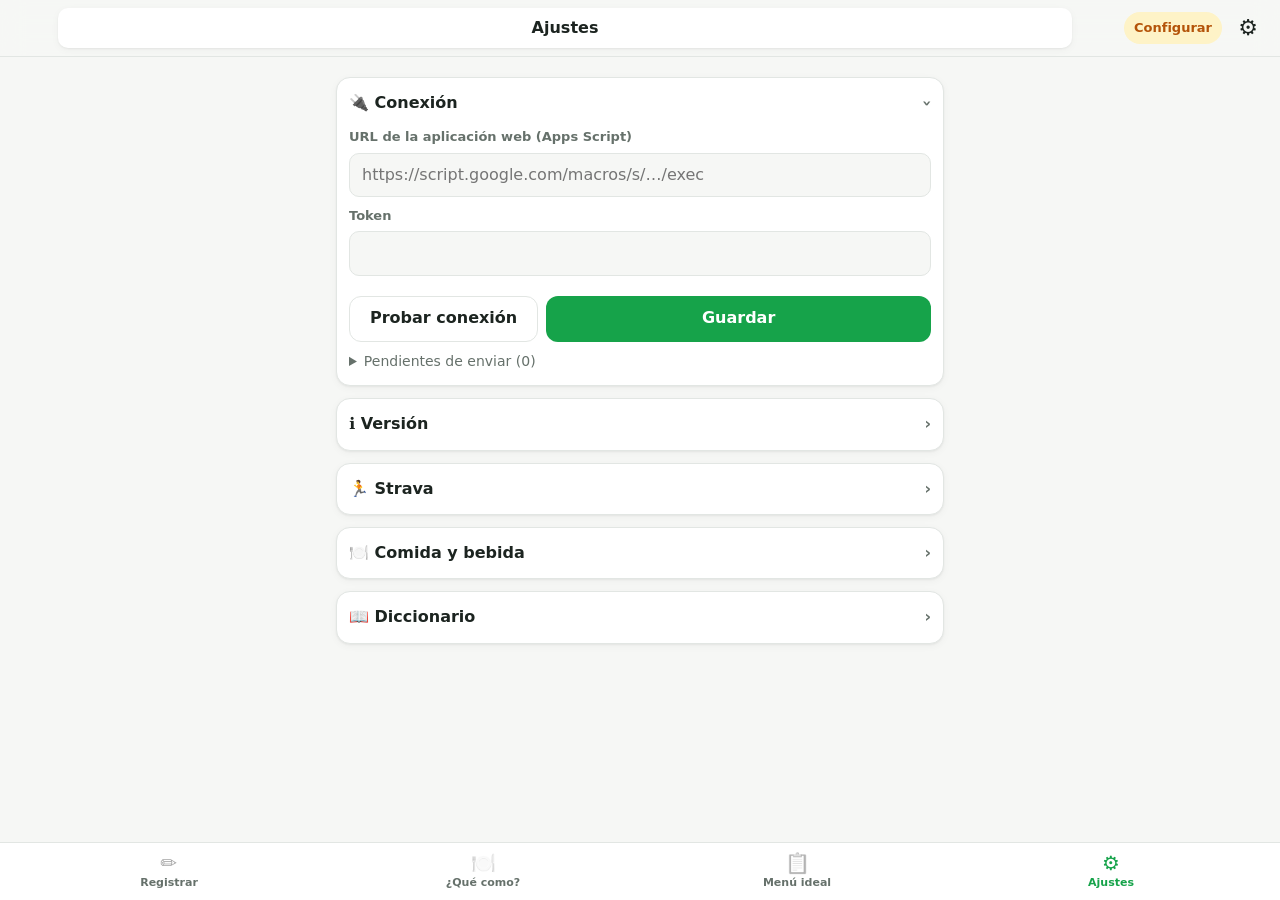
==== index.html @ 217458cd "Plato Harvard solo informativo: ya no se escribe en COMENTARIOS (v9) La valoración del plato Harvard" ====
<!doctype html>
<html lang="es">
<head>
  <meta charset="utf-8">
  <meta name="viewport" content="width=device-width, initial-scale=1, viewport-fit=cover">
  <meta name="theme-color" content="#16a34a">
  <meta name="apple-mobile-web-app-capable" content="yes">
  <meta name="mobile-web-app-capable" content="yes">
  <meta name="apple-mobile-web-app-status-bar-style" content="default">
  <meta name="apple-mobile-web-app-title" content="Diario">
  <title>Diario Nutrición</title>
  <link rel="manifest" href="manifest.webmanifest">
  <link rel="icon" href="icons/icon.svg" type="image/svg+xml">
  <link rel="apple-touch-icon" href="icons/apple-touch-icon.png">
  <link rel="stylesheet" href="styles.css?v=9">
</head>
<body>
  <header class="topbar">
    <button class="icon-btn" id="prevDay" aria-label="Día anterior">‹</button>
    <button class="date-btn" id="dateLabel" aria-label="Elegir fecha">
      <span id="dateText">—</span>
      <input type="date" id="dateInput" aria-label="Fecha">
    </button>
    <button class="icon-btn" id="nextDay" aria-label="Día siguiente">›</button>
    <button class="sync" id="syncBadge" aria-label="Estado de sincronización"></button>
    <button class="icon-btn" id="openSettings" aria-label="Ajustes">⚙︎</button>
  </header>

  <main id="main">
    <button class="today-link" id="goToday" hidden>Volver a hoy</button>
    <p class="menu-hint" id="menuHint" hidden></p>
    <button class="today-plan" id="todayPlan" hidden></button>
    <section class="card strava-card" id="stravaCard" hidden>
      <h2>🏃 Nuevo en Strava</h2>
      <div id="stravaList"></div>
    </section>
    <section>
      <h2>Actividad</h2>
      <div class="grid" data-group="act"></div>
    </section>
    <section>
      <h2>Comidas</h2>
      <div class="grid" data-group="meal"></div>
    </section>
    <section>
      <h2>Alrededor del deporte</h2>
      <div class="grid" data-group="sport"></div>
    </section>
    <section>
      <h2>Otros</h2>
      <div class="grid" data-group="other"></div>
    </section>
  </main>

  <!-- ¿Qué como? Propuestas según lo que falta -->
  <main id="eatView" hidden>
    <p class="hint eat-intro" id="eatIntro"></p>
    <div id="eatCards"></div>
    <div id="eatDone"></div>
  </main>

  <!-- Menú ideal: cumplimiento semanal -->
  <main id="planView" hidden>
    <p class="hint plan-loading" id="planStatus"></p>
    <section class="card" id="pendingCard" hidden>
      <h2>Pendiente de días anteriores</h2>
      <div class="chips" id="pendingChips"></div>
      <p class="hint">Te lo sugeriré en las próximas comidas y cenas de esta semana.</p>
    </section>
    <section class="card">
      <h2>Semana</h2>
      <div id="weekBars"></div>
    </section>
    <section>
      <h2>Día a día</h2>
      <div id="dayCards"></div>
    </section>
  </main>

  <!-- Ajustes -->
  <main id="configView" hidden>
    <details class="card cfg" id="cfgConnection">
      <summary>🔌 Conexión</summary>
      <form id="settingsForm" class="cfg-body">
        <label class="field">URL de la aplicación web (Apps Script)
          <input type="url" id="urlInput" placeholder="https://script.google.com/macros/s/…/exec" autocomplete="off">
        </label>
        <label class="field">Token
          <input type="password" id="tokenInput" autocomplete="off">
        </label>
        <p class="hint" id="settingsStatus"></p>
        <div class="actions">
          <button type="button" class="ghost" id="testBtn">Probar conexión</button>
          <button type="submit" class="primary">Guardar</button>
        </div>
        <details class="pending">
          <summary>Pendientes de enviar (<span id="pendingCount">0</span>)</summary>
          <ul id="pendingList"></ul>
          <button type="button" class="ghost danger" id="clearQueueBtn">Descartar pendientes</button>
        </details>
      </form>
    </details>

    <details class="card cfg">
      <summary>ℹ️ Versión</summary>
      <div class="cfg-body">
        <p id="appVersion"></p>
        <p id="scriptVersion" class="hint"></p>
        <button type="button" class="ghost" id="reloadBtn">Buscar actualización</button>
      </div>
    </details>

    <details class="card cfg" id="cfgStrava">
      <summary>🏃 Strava</summary>
      <div class="cfg-body">
        <p id="stravaStatus">—</p>
        <div id="stravaSetup" class="hint" hidden>
          Falta crear tu app en Strava y poner sus claves en el script (<code>STRAVA_CLIENT_ID</code> y <code>STRAVA_CLIENT_SECRET</code>). Los pasos están en el README.
        </div>
        <label class="switch"><input type="checkbox" id="stravaAuto"> Escribir las actividades solas en el Sheet</label>
        <p class="hint">Desactivado: la app te propone cada actividad y tú la revisas. Activado: se escribe sola; si ya habías registrado algo a esa hora, te la sigue preguntando.</p>
        <div class="actions">
          <button type="button" class="ghost" id="stravaDisconnectBtn" hidden>Desconectar</button>
          <button type="button" class="primary" id="stravaConnectBtn">Conectar con Strava</button>
        </div>
      </div>
    </details>

    <details class="card cfg" id="cfgPresets">
      <summary>🍽️ Comida y bebida</summary>
      <div class="cfg-body">
        <p class="hint">Son los botones que salen al registrar. Se añade sola cualquier cosa que registres <b>3 veces o más en 30 días</b>. Si la quitas, no vuelve a añadirse.</p>
        <div class="chips" id="presetTabs"></div>
        <ul class="preset-list" id="presetList"></ul>
        <form class="add-row" id="presetAddForm">
          <input type="text" id="presetAddInput" placeholder="Añadir…" autocomplete="off">
          <button type="submit" class="ghost">Añadir</button>
        </form>
        <details class="hidden-list" id="presetHiddenBox">
          <summary>Quitados (<span id="presetHiddenCount">0</span>)</summary>
          <div class="chips" id="presetHidden"></div>
        </details>
      </div>
    </details>

    <details class="card cfg" id="cfgDict">
      <summary>📖 Diccionario</summary>
      <div class="cfg-body">
        <p class="hint">Palabras que identifican cada grupo del menú ideal. Basta con el principio de la palabra ("lenteja" sirve para "lentejas"). Las tuyas salen marcadas con ✎.</p>
        <div id="dictGroups"></div>
        <h4>Correcciones</h4>
        <p class="hint">Lo que has corregido a mano con "Corregir". Manda sobre el diccionario.</p>
        <ul class="preset-list" id="overrideList"></ul>
      </div>
    </details>
  </main>

  <nav class="tabbar" aria-label="Apartados">
    <button type="button" data-view="register" class="on"><span>✏️</span>Registrar</button>
    <button type="button" data-view="eat"><span>🍽️</span>¿Qué como?</button>
    <button type="button" data-view="plan"><span>📋</span>Menú ideal</button>
    <button type="button" data-view="config"><span>⚙️</span>Ajustes</button>
  </nav>

  <!-- Hoja de registro -->
  <dialog id="entrySheet" class="sheet">
    <form method="dialog" id="entryForm">
      <header class="sheet-head">
        <h3 id="sheetTitle">—</h3>
        <input type="time" id="timeInput" class="head-time" required aria-label="Hora">
        <button type="button" class="icon-btn" data-close aria-label="Cerrar">✕</button>
      </header>

      <div class="current" id="currentBox" hidden>
        <div class="current-head">
          <span>Ya en el Sheet</span>
          <button type="button" class="link" id="editCellBtn">Editar celda</button>
        </div>
        <pre id="currentText"></pre>
      </div>

      <div class="seg" id="modeSeg" role="tablist" hidden>
        <button type="button" data-mode="fields" class="on">Campos</button>
        <button type="button" data-mode="text">Texto libre</button>
      </div>

      <div id="fieldsBox"></div>

      <div id="foodBox" hidden>
        <div class="chips scroll" id="placeChips">
          <span class="row-icon" aria-hidden="true">📍</span>
          <input type="text" id="placeOther" class="other" placeholder="Otro…" aria-label="Otro lugar" enterkeyhint="done">
        </div>

        <label class="field">Qué has comido
          <textarea id="foodText" rows="2" placeholder="Toca abajo o escribe: café con leche, pan integral con tomate…"></textarea>
        </label>
        <div class="chips" id="planGroupChips" hidden></div>
        <p class="hint ideal" id="idealHint" hidden></p>
        <p class="detected" id="detectedLine" hidden><span id="detectedText"></span> <button type="button" class="link" id="fixGroupsBtn">Corregir</button></p>

        <div class="seg tabs" id="foodTabs" role="tablist">
          <button type="button" data-tab="hab" class="on">Habituales</button>
          <button type="button" data-tab="plan" id="planTabBtn">📋 Menú ideal</button>
          <button type="button" data-tab="search">🔍 Buscar</button>
        </div>
        <div class="tab-panel" id="habPanel">
          <input type="search" id="searchInput" class="search" placeholder="Buscar en todo el histórico…" autocomplete="off" hidden>
          <div class="chips" id="combosBlock"><div class="chips" id="comboChips"></div></div>
          <div class="chips" id="itemChips"></div>
        </div>
        <div class="tab-panel plan-block" id="planBlock" hidden>
          <p class="hint" id="planHint"></p>
          <div class="chips" id="planIdeaChips"></div>
        </div>

        <div class="chips scroll" id="drinkChips">
          <span class="row-icon" aria-hidden="true">💧</span>
          <input type="text" id="drinkOther" class="other" placeholder="Otra…" aria-label="Otra bebida" enterkeyhint="done">
        </div>
        <input type="hidden" id="drinkText">
        <div class="chips scroll" id="suppChips">
          <span class="row-icon" aria-hidden="true">💊</span>
          <input type="text" id="suppOther" class="other" placeholder="Otro…" aria-label="Otro suplemento" enterkeyhint="done">
        </div>
        <input type="hidden" id="suppText">

        <div class="harvard" id="harvardBox">
          <div class="harvard-head"><span>🥗 Plato Harvard</span><span class="harvard-score" id="harvardSum"></span></div>
          <div class="chips harvard-items" id="harvardItems"></div>
          <p class="hint" id="harvardTips"></p>
        </div>
      </div>

      <div class="sheet-foot">
        <label class="field">Así quedará en el Sheet
          <textarea id="lineText" rows="1" required></textarea>
        </label>
        <div class="actions">
          <button type="button" class="ghost" id="favBtn">☆ Favorito</button>
          <button type="submit" class="primary" id="saveBtn">Guardar</button>
        </div>
      </div>
    </form>
  </dialog>

  <!-- Editar celda completa -->
  <dialog id="editSheet" class="sheet">
    <form method="dialog" id="editForm">
      <header class="sheet-head">
        <h3 id="editTitle">Editar celda</h3>
        <button type="button" class="icon-btn" data-close aria-label="Cerrar">✕</button>
      </header>
      <p class="hint">Cada línea es un registro. Lo que guardes sustituye a la celda entera.</p>
      <textarea id="editText" rows="8"></textarea>
      <div class="actions">
        <button type="submit" class="primary">Guardar celda</button>
      </div>
    </form>
  </dialog>

  <!-- Corregir grupos -->
  <dialog id="groupsSheet" class="sheet">
    <form method="dialog" id="groupsForm">
      <header class="sheet-head">
        <h3>¿Qué grupos tiene?</h3>
        <button type="button" class="icon-btn" data-close aria-label="Cerrar">✕</button>
      </header>
      <p class="hint">Toca para marcar o desmarcar. Se recordará para la próxima vez que lo escribas igual.</p>
      <div id="groupsList"></div>
      <div class="actions">
        <button type="submit" class="primary">Guardar</button>
      </div>
    </form>
  </dialog>



  <div class="toast" id="toast" role="status" aria-live="polite"></div>

  <script src="plan.js?v=9"></script>
  <script src="app.js?v=9"></script>
</body>
</html>
---- styles.css ----
:root {
  --bg: #f6f7f5;
  --card: #ffffff;
  --text: #1c2420;
  --muted: #66716b;
  --line: #e2e6e3;
  --accent: #16a34a;
  --accent-soft: #dcfce7;
  --accent-text: #14532d;
  --warn: #b45309;
  --warn-soft: #fef3c7;
  --err: #b91c1c;
  --err-soft: #fee2e2;
  --busy-soft: #e0f2fe;
  --busy: #0369a1;
  --radius: 14px;
  --shadow: 0 1px 2px rgba(0, 0, 0, .05), 0 2px 8px rgba(0, 0, 0, .04);
  color-scheme: light;
}
@media (prefers-color-scheme: dark) {
  :root {
    --bg: #0f1412;
    --card: #19201d;
    --text: #e7ece9;
    --muted: #93a19a;
    --line: #2a3430;
    --accent: #22c55e;
    --accent-soft: #163322;
    --accent-text: #bbf7d0;
    --warn: #fbbf24;
    --warn-soft: #3a2e12;
    --err: #f87171;
    --err-soft: #3b1717;
    --busy-soft: #102a3a;
    --busy: #7dd3fc;
    --shadow: none;
    color-scheme: dark;
  }
}

* { box-sizing: border-box; -webkit-tap-highlight-color: transparent; }
[hidden] { display: none !important; }
html, body { margin: 0; }
body {
  background: var(--bg);
  color: var(--text);
  font: 16px/1.4 -apple-system, BlinkMacSystemFont, "SF Pro Text", system-ui, sans-serif;
  padding-bottom: env(safe-area-inset-bottom);
}
button, input, textarea { font: inherit; color: inherit; }
button { cursor: pointer; }

/* Barra superior */
.topbar {
  position: sticky; top: 0; z-index: 5;
  display: flex; align-items: center; gap: 6px;
  padding: calc(env(safe-area-inset-top) + 8px) 12px 8px;
  background: color-mix(in srgb, var(--bg) 88%, transparent);
  backdrop-filter: blur(12px); -webkit-backdrop-filter: blur(12px);
  border-bottom: 1px solid var(--line);
}
.icon-btn {
  min-width: 40px; height: 40px; border: 0; border-radius: 10px;
  background: transparent; font-size: 22px; line-height: 1;
}
.icon-btn:active { background: var(--line); }
.date-btn {
  position: relative; flex: 1; height: 40px; border: 0; border-radius: 10px;
  background: var(--card); box-shadow: var(--shadow); font-weight: 600;
  min-width: 0; white-space: nowrap; overflow: hidden; text-overflow: ellipsis; padding: 0 8px;
}
.date-btn input { position: absolute; inset: 0; opacity: 0; width: 100%; }
.sync {
  min-width: 40px; height: 32px; padding: 0 10px; border: 0; border-radius: 16px;
  font-size: 13px; font-weight: 600; white-space: nowrap;
}
.sync.ok { background: var(--accent-soft); color: var(--accent-text); }
.sync.busy { background: var(--busy-soft); color: var(--busy); }
.sync.warn { background: var(--warn-soft); color: var(--warn); }
.sync.err { background: var(--err-soft); color: var(--err); }

main { padding: 8px 16px 32px; max-width: 640px; margin: 0 auto; }
h2 { font-size: 13px; text-transform: uppercase; letter-spacing: .06em; color: var(--muted); margin: 20px 4px 8px; }
.today-link { display: block; margin: 8px auto 0; border: 0; background: none; color: var(--accent); font-weight: 600; }
.menu-hint { margin: 12px 4px 0; font-size: 14px; color: var(--muted); }

/* Botones de franja */
.grid { display: grid; grid-template-columns: repeat(3, 1fr); gap: 8px; }
.tile {
  display: flex; flex-direction: column; align-items: flex-start; gap: 2px;
  min-height: 84px; padding: 10px; text-align: left;
  border: 1px solid var(--line); border-radius: var(--radius);
  background: var(--card); box-shadow: var(--shadow);
  overflow: hidden;
}
.tile:active { transform: scale(.98); }
.tile-icon { font-size: 22px; line-height: 1.1; }
.tile-label { font-weight: 600; font-size: 14px; }
.tile-text {
  font-size: 12px; color: var(--muted);
  display: -webkit-box; -webkit-line-clamp: 2; -webkit-box-orient: vertical; overflow: hidden;
}
.tile.done { border-color: color-mix(in srgb, var(--accent) 45%, var(--line)); background: color-mix(in srgb, var(--accent-soft) 45%, var(--card)); }
.tile.done .tile-label::after { content: " ✓"; color: var(--accent); }
.tile.pending .tile-label::after { content: " ↻"; color: var(--busy); }

/* Hojas (diálogos) */
dialog.sheet {
  width: 100%; max-width: 640px; max-height: 92dvh;
  margin: auto auto 0; padding: 0; border: 0;
  border-radius: 20px 20px 0 0;
  background: var(--card); color: var(--text);
}
dialog.sheet::backdrop { background: rgba(0, 0, 0, .35); }
dialog.sheet form { padding: 4px 16px calc(16px + env(safe-area-inset-bottom)); display: flex; flex-direction: column; gap: 12px; }
@media (min-width: 700px) { dialog.sheet { margin: auto; border-radius: 20px; } }
.sheet-head { display: flex; align-items: center; justify-content: space-between; position: sticky; top: 0; background: var(--card); padding-top: 10px; z-index: 1; }
.sheet-head h3 { margin: 0; font-size: 18px; }

.field { display: flex; flex-direction: column; gap: 6px; font-size: 13px; color: var(--muted); font-weight: 600; }
.field input, .field textarea, #editText {
  width: 100%; padding: 10px 12px; border: 1px solid var(--line); border-radius: 10px;
  background: var(--bg); font-size: 16px; font-weight: 400; color: var(--text);
}
textarea { resize: vertical; }
.field input:focus, .field textarea:focus, #editText:focus { outline: 2px solid var(--accent); outline-offset: -1px; }
.time-field input { max-width: 140px; }
.dur { display: flex; align-items: center; gap: 6px; }
.dur input { width: 80px !important; }
.dur span { font-weight: 400; }

.seg { display: grid; grid-template-columns: 1fr 1fr; background: var(--bg); border-radius: 10px; padding: 3px; }
.seg button { border: 0; border-radius: 8px; padding: 8px; background: transparent; font-weight: 600; color: var(--muted); }
.seg button.on { background: var(--card); color: var(--text); box-shadow: var(--shadow); }

.chips { display: flex; flex-wrap: wrap; gap: 6px; align-items: center; }
.chip {
  border: 1px solid var(--line); background: var(--bg); border-radius: 999px;
  padding: 7px 12px; font-size: 14px; font-weight: 500; max-width: 100%;
  white-space: nowrap; overflow: hidden; text-overflow: ellipsis;
}
.chip.on { background: var(--accent); border-color: var(--accent); color: #fff; }
.chip.fav { border-color: color-mix(in srgb, var(--warn) 50%, var(--line)); }
.chips .other { flex: 1; min-width: 110px; padding: 7px 12px !important; border-radius: 999px !important; font-size: 14px !important; }
.block { display: flex; flex-direction: column; gap: 6px; }
.block-label { font-size: 13px; color: var(--muted); font-weight: 600; }
.chip.combo { white-space: normal; text-align: left; border-radius: 12px; }
.chip.more { border-style: dashed; color: var(--muted); }
.search, .list-input {
  width: 100%; padding: 9px 12px; border: 1px solid var(--line); border-radius: 10px;
  background: var(--bg); font-size: 16px; color: var(--text);
}
.search:focus, .list-input:focus { outline: 2px solid var(--accent); outline-offset: -1px; }
#foodBox { display: flex; flex-direction: column; gap: 12px; }
#foodBox[hidden] { display: none; }
.harvard { display: flex; flex-direction: column; gap: 8px; }
.switch { display: flex; align-items: center; gap: 8px; font-size: 15px; }
.switch input { width: 20px; height: 20px; accent-color: var(--accent); }

.current { background: var(--bg); border-radius: 10px; padding: 10px 12px; }
.current-head { display: flex; justify-content: space-between; font-size: 13px; color: var(--muted); font-weight: 600; }
.current pre { margin: 6px 0 0; white-space: pre-wrap; font: 14px/1.4 inherit; font-family: inherit; }
.link { border: 0; background: none; color: var(--accent); font-weight: 600; padding: 0; }

.hint { margin: 0; font-size: 13px; color: var(--muted); }
.hint.ideal { width: 100%; }
.actions { display: flex; gap: 8px; justify-content: flex-end; }
.primary, .ghost { height: 46px; padding: 0 20px; border-radius: 12px; font-weight: 600; }
.primary { flex: 1; border: 0; background: var(--accent); color: #fff; }
.ghost { border: 1px solid var(--line); background: var(--card); }
.ghost.danger { color: var(--err); margin-top: 8px; }
.pending summary { color: var(--muted); font-size: 14px; }
.pending ul { padding-left: 18px; font-size: 13px; }

.toast {
  position: fixed; left: 50%; bottom: calc(84px + env(safe-area-inset-bottom));
  transform: translate(-50%, 20px); opacity: 0; pointer-events: none;
  background: var(--text); color: var(--bg); padding: 10px 16px; border-radius: 12px;
  font-size: 14px; transition: .2s; max-width: calc(100% - 32px); z-index: 20;
}
.toast.show { opacity: 1; transform: translate(-50%, 0); }

/* ── Apartados ── */
body { padding-bottom: calc(64px + env(safe-area-inset-bottom)); }
.tabbar {
  position: fixed; left: 0; right: 0; bottom: 0; z-index: 6;
  display: grid; grid-template-columns: 1fr 1fr;
  padding: 6px 12px calc(6px + env(safe-area-inset-bottom));
  background: color-mix(in srgb, var(--card) 92%, transparent);
  backdrop-filter: blur(12px); -webkit-backdrop-filter: blur(12px);
  border-top: 1px solid var(--line);
}
.tabbar button {
  display: flex; flex-direction: column; align-items: center; gap: 2px;
  border: 0; background: none; padding: 4px; font-size: 12px; font-weight: 600; color: var(--muted);
}
.tabbar button span { font-size: 20px; line-height: 1; filter: grayscale(1); opacity: .6; }
.tabbar button.on { color: var(--accent); }
.tabbar button.on span { filter: none; opacity: 1; }

/* ── Menú ideal ── */
#planView { padding: 8px 16px 32px; max-width: 640px; margin: 0 auto; }
.card { background: var(--card); border: 1px solid var(--line); border-radius: var(--radius); padding: 12px; margin-top: 12px; box-shadow: var(--shadow); }
.card h2 { margin: 0 0 10px; }
.plan-loading:empty { display: none; }
.bar-row { display: grid; grid-template-columns: 112px 1fr 52px; align-items: center; gap: 8px; padding: 4px 0; font-size: 14px; }
.bar { position: relative; height: 10px; border-radius: 5px; background: var(--line); overflow: hidden; }
.bar-fill { position: absolute; inset: 0 auto 0 0; border-radius: 5px; }
.bar-fill.ok { background: var(--accent); }
.bar-fill.on-track { background: color-mix(in srgb, var(--accent) 55%, var(--line)); }
.bar-fill.behind { background: var(--warn); }
.bar-mark { position: absolute; top: -2px; bottom: -2px; width: 2px; background: var(--text); opacity: .5; }
.bar-num { text-align: right; font-variant-numeric: tabular-nums; font-weight: 600; }
.day-card { padding: 0; }
.day-card summary { display: flex; align-items: center; gap: 8px; padding: 12px; list-style: none; cursor: pointer; }
.day-card summary::-webkit-details-marker { display: none; }
.day-title { font-weight: 700; text-transform: capitalize; }
.day-train { flex: 1; font-size: 12px; color: var(--muted); white-space: nowrap; overflow: hidden; text-overflow: ellipsis; }
.day-score { font-weight: 700; font-size: 14px; }
.day-score.ok { color: var(--accent); }
.day-score.miss { color: var(--warn); }
.day-card.today { border-color: var(--accent); }
.day-card.future { opacity: .75; }
.day-chips { padding: 0 12px 12px; margin-top: -4px; }
.gchip { display: inline-block; padding: 3px 8px; border-radius: 999px; font-size: 13px; font-weight: 600; border: 1px solid var(--line); }
.gchip.ok { background: var(--accent-soft); color: var(--accent-text); border-color: transparent; }
.gchip.miss { background: var(--warn-soft); color: var(--warn); border-color: transparent; }
.gchip.future { color: var(--muted); }
.day-detail { padding: 0 12px 12px; border-top: 1px solid var(--line); }
.meal-row { padding: 10px 0; border-bottom: 1px dashed var(--line); display: flex; flex-direction: column; gap: 6px; }
.meal-head { font-weight: 600; font-size: 14px; }
.meal-text { margin: 0; font-size: 13px; color: var(--muted); }
.link.small { font-size: 13px; text-align: left; }
.small-btn { margin-top: 10px; height: 38px; width: 100%; }
.warn-chip { background: var(--warn-soft) !important; color: var(--warn) !important; border-color: transparent !important; }
.warn-chip.on { background: var(--accent) !important; color: #fff !important; }
.today-plan { display: block; width: 100%; margin-top: 12px; padding: 10px 12px; text-align: left; border: 0; border-radius: 12px; background: var(--warn-soft); color: var(--warn); font-weight: 600; font-size: 14px; }
.today-plan.ok { background: var(--accent-soft); color: var(--accent-text); }

/* En el registro */
.plan-block { display: flex; flex-direction: column; gap: 6px; padding: 10px; border-radius: 12px; background: color-mix(in srgb, var(--accent-soft) 40%, var(--bg)); }
.chip.gsel.sel { outline: 2px solid var(--accent); }
.chip.idea { border-style: dashed; }
.detected { margin: -4px 0 0; font-size: 13px; color: var(--muted); }
.chip.small { padding: 5px 9px; font-size: 13px; }
.gedit-row { padding: 10px 0; border-bottom: 1px solid var(--line); display: flex; flex-direction: column; gap: 6px; }
.gedit-text { font-weight: 600; }

/* ── Ajustes ── */
#configView { padding: 8px 16px 32px; max-width: 640px; margin: 0 auto; }
body[data-view="config"] #prevDay, body[data-view="config"] #nextDay { visibility: hidden; }
.tabbar { grid-template-columns: repeat(auto-fit, minmax(0, 1fr)); }
.cfg { padding: 0; }
.cfg > summary { padding: 14px 12px; font-weight: 700; cursor: pointer; list-style: none; }
.cfg > summary::-webkit-details-marker { display: none; }
.cfg > summary::after { content: "›"; float: right; color: var(--muted); transition: transform .15s; }
.cfg[open] > summary::after { transform: rotate(90deg); }
.cfg-body { padding: 0 12px 14px; display: flex; flex-direction: column; gap: 10px; }
.cfg-body p { margin: 0; }
.cfg-body h4 { margin: 8px 0 0; }
.preset-list { list-style: none; margin: 0; padding: 0; display: flex; flex-direction: column; gap: 4px; }
.preset-list li { display: flex; align-items: center; gap: 6px; }
.preset-list li input { flex: 1; min-width: 0; padding: 8px 10px; border: 1px solid var(--line); border-radius: 10px; background: var(--bg); font-size: 16px; color: var(--text); }
.small-x { min-width: 34px; height: 34px; font-size: 16px; color: var(--muted); }
.badge { font-size: 11px; font-weight: 700; padding: 2px 6px; border-radius: 6px; background: var(--busy-soft); color: var(--busy); }
.add-row { display: flex; gap: 6px; }
.add-row input { flex: 1; min-width: 0; padding: 8px 10px; border: 1px solid var(--line); border-radius: 10px; background: var(--bg); font-size: 16px; color: var(--text); }
.add-row .ghost { height: 40px; padding: 0 14px; }
.hidden-list summary, .dict-group summary { font-size: 14px; font-weight: 600; padding: 6px 0; cursor: pointer; }
.dict-group { border-bottom: 1px solid var(--line); padding: 4px 0 8px; }
.dict-group .chips { margin-bottom: 8px; }
.chip.custom { border-color: var(--accent); }
.override-text { flex: 1; text-align: left; border: 0; background: none; padding: 8px 0; font-size: 14px; }

/* ── ¿Qué como? ── */
#eatView { padding: 8px 16px 32px; max-width: 640px; margin: 0 auto; }
.eat-intro { margin: 8px 4px 0; }
.eat-card { display: flex; flex-direction: column; gap: 10px; }
.eat-card.next { border-color: var(--accent); box-shadow: 0 0 0 1px var(--accent); }
.eat-head { display: flex; align-items: baseline; justify-content: space-between; gap: 8px; }
.eat-head h3 { margin: 0; font-size: 17px; }
.eat-text { margin: 0; font-size: 16px; font-weight: 600; line-height: 1.35; }
.eat-proposal { display: flex; flex-direction: column; gap: 8px; }
.eat-proposal .actions .ghost { flex: 0 0 auto; }
#eatDone { margin-top: 16px; }
.eat-done { margin: 4px 4px; font-size: 13px; color: var(--muted); }
.tabbar button { font-size: 11px; }

/* ── Strava ── */
.strava-card { border-color: #fc4c02; }
.strava-item { display: flex; flex-direction: column; gap: 4px; padding: 8px 0; border-top: 1px solid var(--line); }
.strava-item:first-child { border-top: 0; padding-top: 0; }
.strava-line { margin: 0; font-weight: 600; }
.strava-item .hint { margin: 0; }
.strava-item .actions { margin-top: 4px; }
code { font-size: 12px; background: var(--bg); padding: 1px 4px; border-radius: 4px; }

/* Registro de comida: lo que llevas arriba, sugerencias en pestañas y Guardar fijo abajo */
.head-time {
  margin: 0 8px 0 auto; padding: 6px 8px; border: 1px solid var(--line); border-radius: 10px;
  background: var(--bg); font-size: 16px; color: var(--text);
}
.head-time[hidden] { display: none; }
.chips.scroll {
  flex-wrap: nowrap; overflow-x: auto; scrollbar-width: none; -webkit-overflow-scrolling: touch;
  margin: 0 -16px; padding: 2px 16px;
}
.chips.scroll::-webkit-scrollbar { display: none; }
.chips.scroll .chip { flex: 0 0 auto; }
.chips.scroll .other { flex: 0 0 110px; min-width: 110px; }
.row-icon { flex: 0 0 auto; font-size: 18px; }
.seg.tabs { grid-template-columns: none; grid-auto-flow: column; grid-auto-columns: 1fr; }
.seg.tabs button[hidden] { display: none; }
.tab-panel { display: flex; flex-direction: column; gap: 8px; }
.tab-panel[hidden] { display: none; }
#combosBlock[hidden], #planGroupChips[hidden] { display: none; }
#planGroupChips { margin-top: -6px; }
.harvard summary {
  list-style: none; display: flex; justify-content: space-between; align-items: center;
  font-size: 15px; font-weight: 600; padding: 4px 0; cursor: pointer;
}
.harvard summary::-webkit-details-marker { display: none; }
.harvard summary::after { content: "▸"; color: var(--muted); margin-left: 8px; }
.harvard[open] summary::after { content: "▾"; }
.harvard summary .hint { margin-left: auto; }
.sheet-foot {
  position: sticky; bottom: calc(-16px - env(safe-area-inset-bottom)); z-index: 1;
  display: flex; flex-direction: column; gap: 8px;
  margin: 0 -16px calc(-16px - env(safe-area-inset-bottom));
  padding: 10px 16px calc(16px + env(safe-area-inset-bottom));
  background: var(--card); border-top: 1px solid var(--line);
}
.sheet-foot textarea { font-size: 15px !important; min-height: 44px; }

/* Plato Harvard automático */
.harvard { padding: 10px 12px; border-radius: 12px; background: var(--bg); }
.harvard-head { display: flex; justify-content: space-between; align-items: center; font-weight: 600; font-size: 15px; }
.harvard-score { font-size: 14px; }
.harvard-score.good { color: var(--accent); }
.harvard-score.mid { color: var(--warn); }
.harvard-score.bad { color: #d9534f; }
.harvard-items .chip { background: var(--card); }
.harvard-items .chip.no { border-color: color-mix(in srgb, #d9534f 45%, var(--line)); color: var(--text); }
.switch.small { font-size: 14px; }
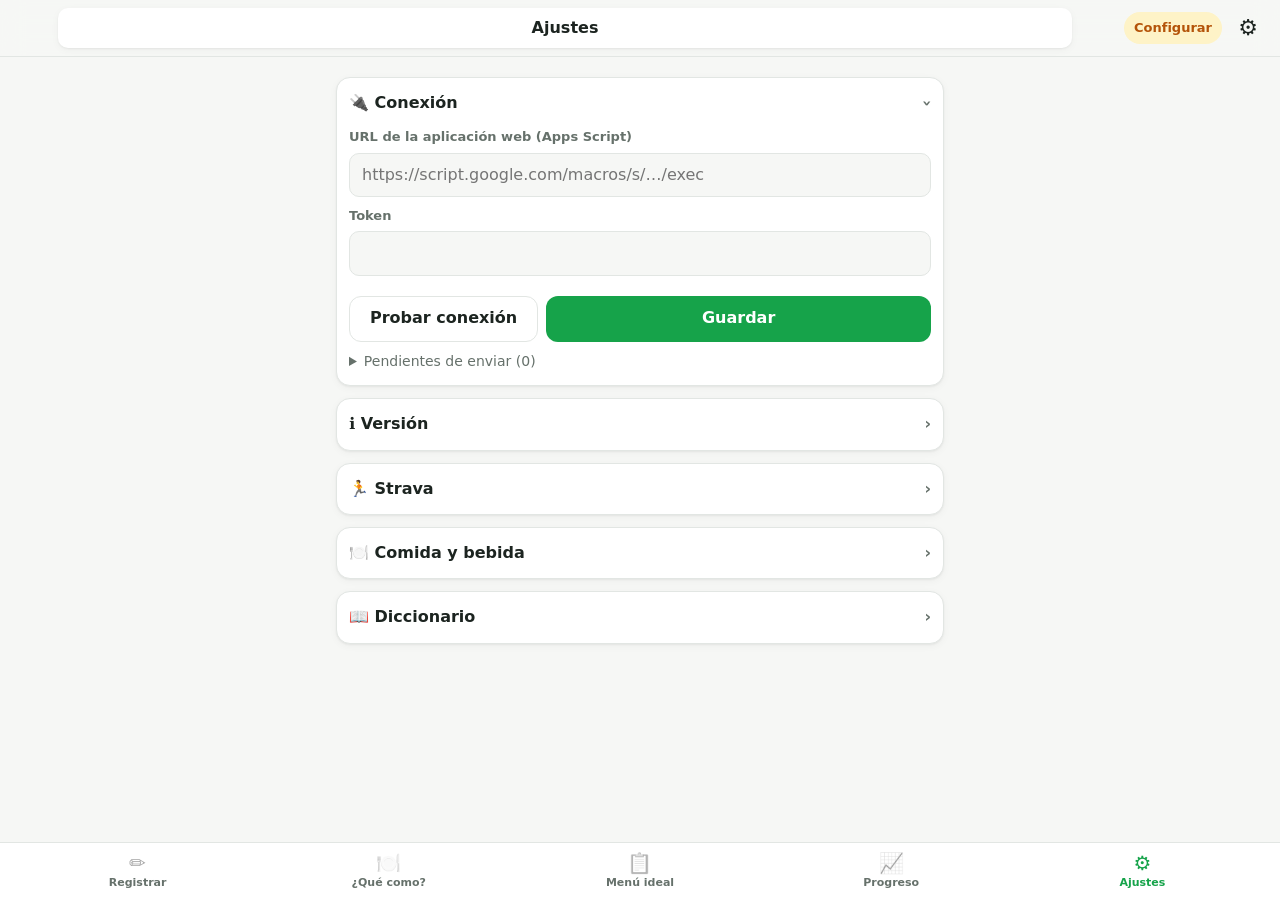
==== commit 10cfebce: "Pantalla Progreso: líneas de color por comida, semana, mes y año (v12) Nueva pestaña 📈 Progreso para" ====
--- a/index.html
+++ b/index.html
@@ -12,7 +12,7 @@
   <link rel="manifest" href="manifest.webmanifest">
   <link rel="icon" href="icons/icon.svg" type="image/svg+xml">
   <link rel="apple-touch-icon" href="icons/apple-touch-icon.png">
-  <link rel="stylesheet" href="styles.css?v=9">
+  <link rel="stylesheet" href="styles.css?v=12">
 </head>
 <body>
   <header class="topbar">
@@ -60,6 +60,25 @@
   </main>
 
   <!-- Menú ideal: cumplimiento semanal -->
+  <main id="progressView" hidden>
+    <div class="seg tabs" id="progressSeg" role="tablist">
+      <button type="button" data-p="week" class="on">Semana</button>
+      <button type="button" data-p="month">Mes</button>
+      <button type="button" data-p="year">Año</button>
+    </div>
+    <section class="card" id="progressCard"></section>
+    <p class="legend">
+      <span class="pdot good"></span>Bien <span class="pdot mid"></span>Regular <span class="pdot bad"></span>Mal
+      <span class="pdot todo"></span>Pendiente hoy <span class="pdot none"></span>Sin datos
+    </p>
+    <section class="card progress-help">
+      <p class="hint">Cada comida se puntúa por lo que pedía el menú ideal que sí está registrado. En desayuno, comida y cena cuenta también el plato Harvard (mitad y mitad). Bien a partir del 85 %, regular del 60 %. Entreno: verde si entrenaste.</p>
+      <label class="field">Valorado desde (inicio del esquema actual)
+        <input type="date" id="progressSince">
+      </label>
+    </section>
+  </main>
+
   <main id="planView" hidden>
     <p class="hint plan-loading" id="planStatus"></p>
     <section class="card" id="pendingCard" hidden>
@@ -159,6 +178,7 @@
     <button type="button" data-view="register" class="on"><span>✏️</span>Registrar</button>
     <button type="button" data-view="eat"><span>🍽️</span>¿Qué como?</button>
     <button type="button" data-view="plan"><span>📋</span>Menú ideal</button>
+    <button type="button" data-view="progress"><span>📈</span>Progreso</button>
     <button type="button" data-view="config"><span>⚙️</span>Ajustes</button>
   </nav>
 
@@ -278,7 +298,7 @@
 
   <div class="toast" id="toast" role="status" aria-live="polite"></div>
 
-  <script src="plan.js?v=9"></script>
-  <script src="app.js?v=9"></script>
+  <script src="plan.js?v=12"></script>
+  <script src="app.js?v=12"></script>
 </body>
 </html>
--- a/styles.css
+++ b/styles.css
@@ -342,3 +342,47 @@
 .harvard-items .chip { background: var(--card); }
 .harvard-items .chip.no { border-color: color-mix(in srgb, #d9534f 45%, var(--line)); color: var(--text); }
 .switch.small { font-size: 14px; }
+
+/* Progreso: líneas de color por comida y día */
+#progressView { display: flex; flex-direction: column; gap: 12px; }
+#progressView[hidden] { display: none; }
+#progressSeg { grid-template-columns: none; grid-auto-flow: column; grid-auto-columns: 1fr; }
+:root { --p-good: #3aa55d; --p-mid: #e2a93b; --p-bad: #d9534f; --p-none: color-mix(in srgb, var(--line) 80%, var(--bg)); }
+.progress-head { display: flex; align-items: center; justify-content: space-between; gap: 8px; margin-bottom: 10px; }
+.progress-head h2 { margin: 0; font-size: 16px; }
+.pbadge { font-size: 13px; font-weight: 700; padding: 4px 10px; border-radius: 999px; background: var(--p-none); color: var(--text); }
+.pbadge.good { background: var(--p-good); color: #fff; }
+.pbadge.mid { background: var(--p-mid); color: #fff; }
+.pbadge.bad { background: var(--p-bad); color: #fff; }
+.pgrid { display: grid; grid-template-columns: 82px 1fr 38px; align-items: center; gap: 6px 6px; }
+.pgrid.year { grid-template-columns: 30px 1fr 38px; gap: 5px 6px; }
+.plabel { font-size: 12px; font-weight: 600; color: var(--muted); white-space: nowrap; overflow: hidden; text-overflow: ellipsis; }
+.plabel.pday { color: var(--text); }
+.pstrip { display: grid; grid-template-columns: repeat(var(--n, 31), 1fr); gap: 3px; }
+.pgrid.week .pstrip { gap: 5px; }
+.pgrid.month .pstrip { gap: 2px; }
+.pgrid.year .pstrip { grid-template-columns: repeat(31, 1fr); gap: 1.5px; }
+.pstrip.phead span { font-size: 10px; color: var(--muted); text-align: center; white-space: nowrap; }
+.pstrip.phead span.today { color: var(--accent); font-weight: 700; }
+.pcell { display: block; border: 0; padding: 0; height: 22px; border-radius: 5px; background: var(--p-none); }
+.pgrid.month .pcell { height: 20px; border-radius: 3px; }
+.pgrid.year .pcell { height: 14px; border-radius: 2px; }
+.pstrip.pday .pcell { height: 26px; }
+.pgrid.month .pstrip.pday .pcell { height: 24px; }
+.pcell.good { background: var(--p-good); }
+.pcell.mid { background: var(--p-mid); }
+.pcell.bad { background: var(--p-bad); }
+.pcell.todo { background: transparent; box-shadow: inset 0 0 0 1.5px var(--p-mid); }
+.pcell.none, .pcell.future { background: var(--p-none); opacity: .55; }
+.pcell.loading { background: var(--p-none); opacity: .35; }
+.pcell.off { background: repeating-linear-gradient(45deg, var(--p-none) 0 2px, transparent 2px 5px); opacity: .6; }
+.pcell.blank { background: transparent; }
+.pval { font-size: 11px; font-weight: 700; text-align: right; color: var(--muted); }
+.pval.good { color: var(--p-good); }
+.pval.mid { color: var(--p-mid); }
+.pval.bad { color: var(--p-bad); }
+.legend { margin: 0; display: flex; flex-wrap: wrap; align-items: center; gap: 4px 10px; font-size: 12px; color: var(--muted); }
+.pdot { display: inline-block; width: 12px; height: 12px; border-radius: 3px; margin-right: 3px; vertical-align: -1px; background: var(--p-none); }
+.pdot.good { background: var(--p-good); } .pdot.mid { background: var(--p-mid); } .pdot.bad { background: var(--p-bad); }
+.pdot.todo { background: transparent; box-shadow: inset 0 0 0 1.5px var(--p-mid); }
+.progress-help { display: flex; flex-direction: column; gap: 10px; }
